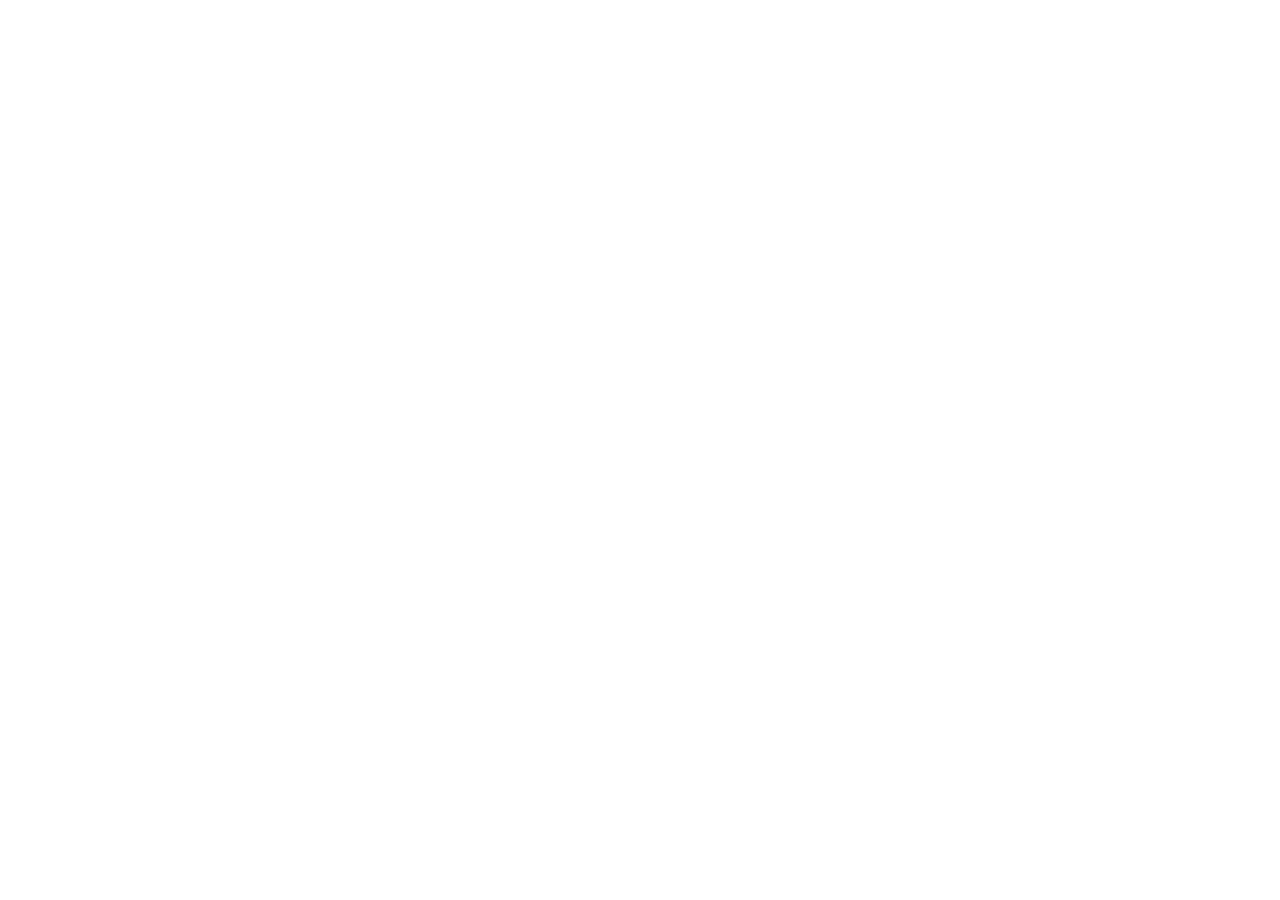
==== Pages/index.html @ d20c6235 "Inicialização do projeto e arquitetura" ====
<!DOCTYPE html>
<html lang="pt-br">
<head>
  <meta charset="UTF-8">
  <meta name="viewport" content="width=device-width, initial-scale=1.0">
  <link rel="shortcut icon" href="/Icons/Logo.svg" type="image/x-icon">
  <title>UNIREIS</title>
</head>
<body>
  
</body>
</html>
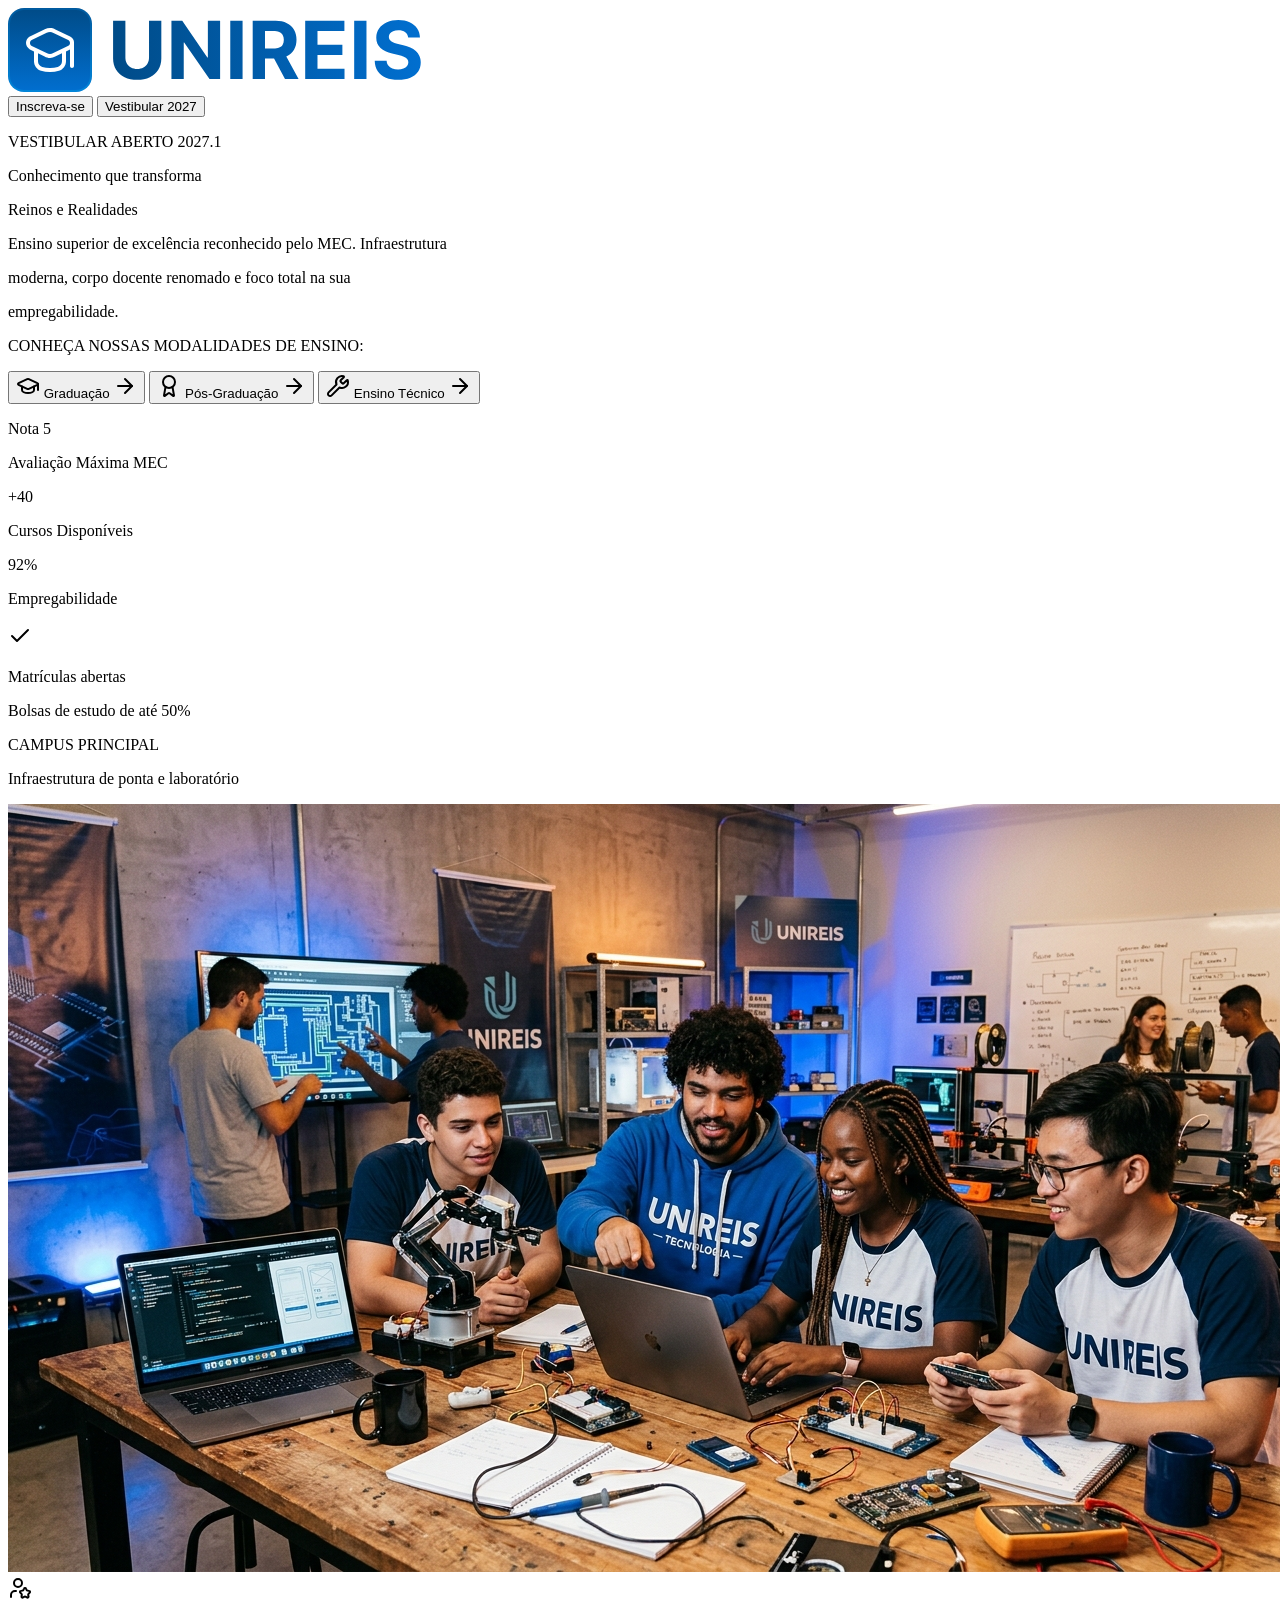
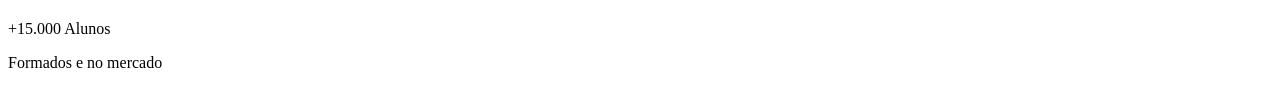
==== commit 6d6da655: "Primeira seção da página inicial" ====
--- a/Pages/index.html
+++ b/Pages/index.html
@@ -3,10 +3,102 @@
 <head>
   <meta charset="UTF-8">
   <meta name="viewport" content="width=device-width, initial-scale=1.0">
-  <link rel="shortcut icon" href="/Icons/Logo.svg" type="image/x-icon">
+  <link rel="shortcut icon" href="/assets/logo.svg" type="image/x-icon">
+  <link rel="stylesheet" href="/styles/style_index.css">
   <title>UNIREIS</title>
 </head>
 <body>
-  
+  <nav>
+    <img src="/assets/logotipo.svg" alt="logotipo">
+    <div class="buttons_curse">
+      <button class="button_subscribe">Inscreva-se</button>
+      <button class="button_vestibular">Vestibular 2027</button>
+    </div>
+  </nav>
+
+  <div class="section_1">
+    <div class="info">
+      <div class="badge_info">
+        <div class="badge_dot"></div>
+        <p>VESTIBULAR ABERTO 2027.1</p>
+      </div>
+      <div class="slogan">
+        <p class="slogan_text">Conhecimento que transforma</p>
+        <p class="slogan_span">Reinos e Realidades</p>
+      </div>
+      <div class="description">
+        <p>Ensino superior de excelência reconhecido pelo MEC. Infraestrutura</p>
+        <p>moderna, corpo docente renomado e foco total na sua</p>
+        <p>empregabilidade.</p>
+      </div>
+      <div class="modalities">
+        <p class="info">CONHEÇA NOSSAS MODALIDADES DE ENSINO:</p>
+        <div class="buttons_modalities">
+          <button class=" button_modalities button_modalities_select">
+            <svg xmlns="http://www.w3.org/2000/svg" width="24" height="24" viewBox="0 0 24 24" fill="none" stroke="currentColor" stroke-width="2" stroke-linecap="round" stroke-linejoin="round" class="lucide lucide-graduation-cap preview-icon"><path d="M21.42 10.922a1 1 0 0 0-.019-1.838L12.83 5.18a2 2 0 0 0-1.66 0L2.6 9.08a1 1 0 0 0 0 1.832l8.57 3.908a2 2 0 0 0 1.66 0z"/><path d="M22 10v6"/><path d="M6 12.5V16a6 3 0 0 0 12 0v-3.5"/></svg>
+            <span>Graduação</span>
+            <svg class="arrow_icon" xmlns="http://www.w3.org/2000/svg" width="24" height="24" viewBox="0 0 24 24" fill="none" stroke="currentColor" stroke-width="2" stroke-linecap="round" stroke-linejoin="round" class="lucide lucide-arrow-right preview-icon"><path d="M5 12h14"/><path d="m12 5 7 7-7 7"/></svg>
+          </button>
+          <button class="button_modalities">
+            <svg xmlns="http://www.w3.org/2000/svg" width="24" height="24" viewBox="0 0 24 24" fill="none" stroke="currentColor" stroke-width="2" stroke-linecap="round" stroke-linejoin="round" class="lucide lucide-award preview-icon"><path d="m15.477 12.89 1.515 8.526a.5.5 0 0 1-.81.47l-3.58-2.687a1 1 0 0 0-1.197 0l-3.586 2.686a.5.5 0 0 1-.81-.469l1.514-8.526"/><circle cx="12" cy="8" r="6"/></svg>
+            <span>Pós-Graduação</span>
+            <svg class="arrow_icon" xmlns="http://www.w3.org/2000/svg" width="24" height="24" viewBox="0 0 24 24" fill="none" stroke="currentColor" stroke-width="2" stroke-linecap="round" stroke-linejoin="round" class="lucide lucide-arrow-right preview-icon"><path d="M5 12h14"/><path d="m12 5 7 7-7 7"/></svg>
+          </button>
+          <button class="button_modalities">
+            <svg xmlns="http://www.w3.org/2000/svg" width="24" height="24" viewBox="0 0 24 24" fill="none" stroke="currentColor" stroke-width="2" stroke-linecap="round" stroke-linejoin="round" class="lucide lucide-wrench preview-icon"><path d="M14.7 6.3a1 1 0 0 0 0 1.4l1.6 1.6a1 1 0 0 0 1.4 0l3.106-3.105c.32-.322.863-.22.983.218a6 6 0 0 1-8.259 7.057l-7.91 7.91a1 1 0 0 1-2.999-3l7.91-7.91a6 6 0 0 1 7.057-8.259c.438.12.54.662.219.984z"/></svg>
+            <span>Ensino Técnico</span>
+            <svg class="arrow_icon" xmlns="http://www.w3.org/2000/svg" width="24" height="24" viewBox="0 0 24 24" fill="none" stroke="currentColor" stroke-width="2" stroke-linecap="round" stroke-linejoin="round" class="lucide lucide-arrow-right preview-icon"><path d="M5 12h14"/><path d="m12 5 7 7-7 7"/></svg>
+          </button>
+        </div>
+        <div class="line"></div>
+        <div class="emphasis_container">
+          <div class="emphasis">
+            <p class="emphasis_title">Nota 5</p>
+            <p class="emphasis_description">Avaliação Máxima MEC</p>
+          </div>
+          <div class="emphasis">
+            <p class="emphasis_title">+40</p>
+            <p class="emphasis_description">Cursos Disponíveis</p>
+          </div>
+          <div class="emphasis">
+            <p class="emphasis_title">92%</p>
+            <p class="emphasis_description">Empregabilidade</p>
+          </div>
+        </div>
+      </div>
+    </div>
+    <div class="ilustrator">
+      <div class="badge badge_top">
+        <div class="badge_icon check">
+          <svg xmlns="http://www.w3.org/2000/svg" width="24" height="24" viewBox="0 0 24 24" fill="none" stroke="currentColor" stroke-width="2" stroke-linecap="round" stroke-linejoin="round" class="lucide lucide-check preview-icon"><path d="M20 6 9 17l-5-5"/></svg>
+        </div>
+        <div class="badge_card">
+          <p class="badge_title">Matrículas abertas</p>
+          <p class="badge_description">Bolsas de estudo de até 50%</p>
+        </div>
+      </div>
+      
+      <div class="emphasis_ilustrator">
+        <div class="ilustrator_info">
+          <p class="emphasis_ilustrator_title">CAMPUS PRINCIPAL</p>
+        </div>
+        <p class="emphasis_ilustrator_description">Infraestrutura de ponta e laboratório</p>
+      </div>
+
+      <div class="imagem_container">
+        <img src="/assets/Ilustração de alunos.jpg" alt="Ilustração de alunos">
+      </div>
+      
+      <div class="badge badge_bottom">
+        <div class="badge_icon user_star">
+          <svg xmlns="http://www.w3.org/2000/svg" width="24" height="24" viewBox="0 0 24 24" fill="none" stroke="currentColor" stroke-width="2" stroke-linecap="round" stroke-linejoin="round" class="lucide lucide-user-star preview-icon"><path d="M16.051 12.616a1 1 0 0 1 1.909.024l.737 1.452a1 1 0 0 0 .737.535l1.634.256a1 1 0 0 1 .588 1.806l-1.172 1.168a1 1 0 0 0-.282.866l.259 1.613a1 1 0 0 1-1.541 1.134l-1.465-.75a1 1 0 0 0-.912 0l-1.465.75a1 1 0 0 1-1.539-1.133l.258-1.613a1 1 0 0 0-.282-.866l-1.156-1.153a1 1 0 0 1 .572-1.822l1.633-.256a1 1 0 0 0 .737-.535z"/><path d="M8 15H7a4 4 0 0 0-4 4v2"/><circle cx="10" cy="7" r="4"/></svg>
+        </div>
+        <div class="badge_card">
+          <p class="badge_title">+15.000 Alunos</p>
+          <p class="badge_description">Formados e no mercado</p>
+        </div>
+      </div>
+    </div>
+  </div>
 </body>
 </html>
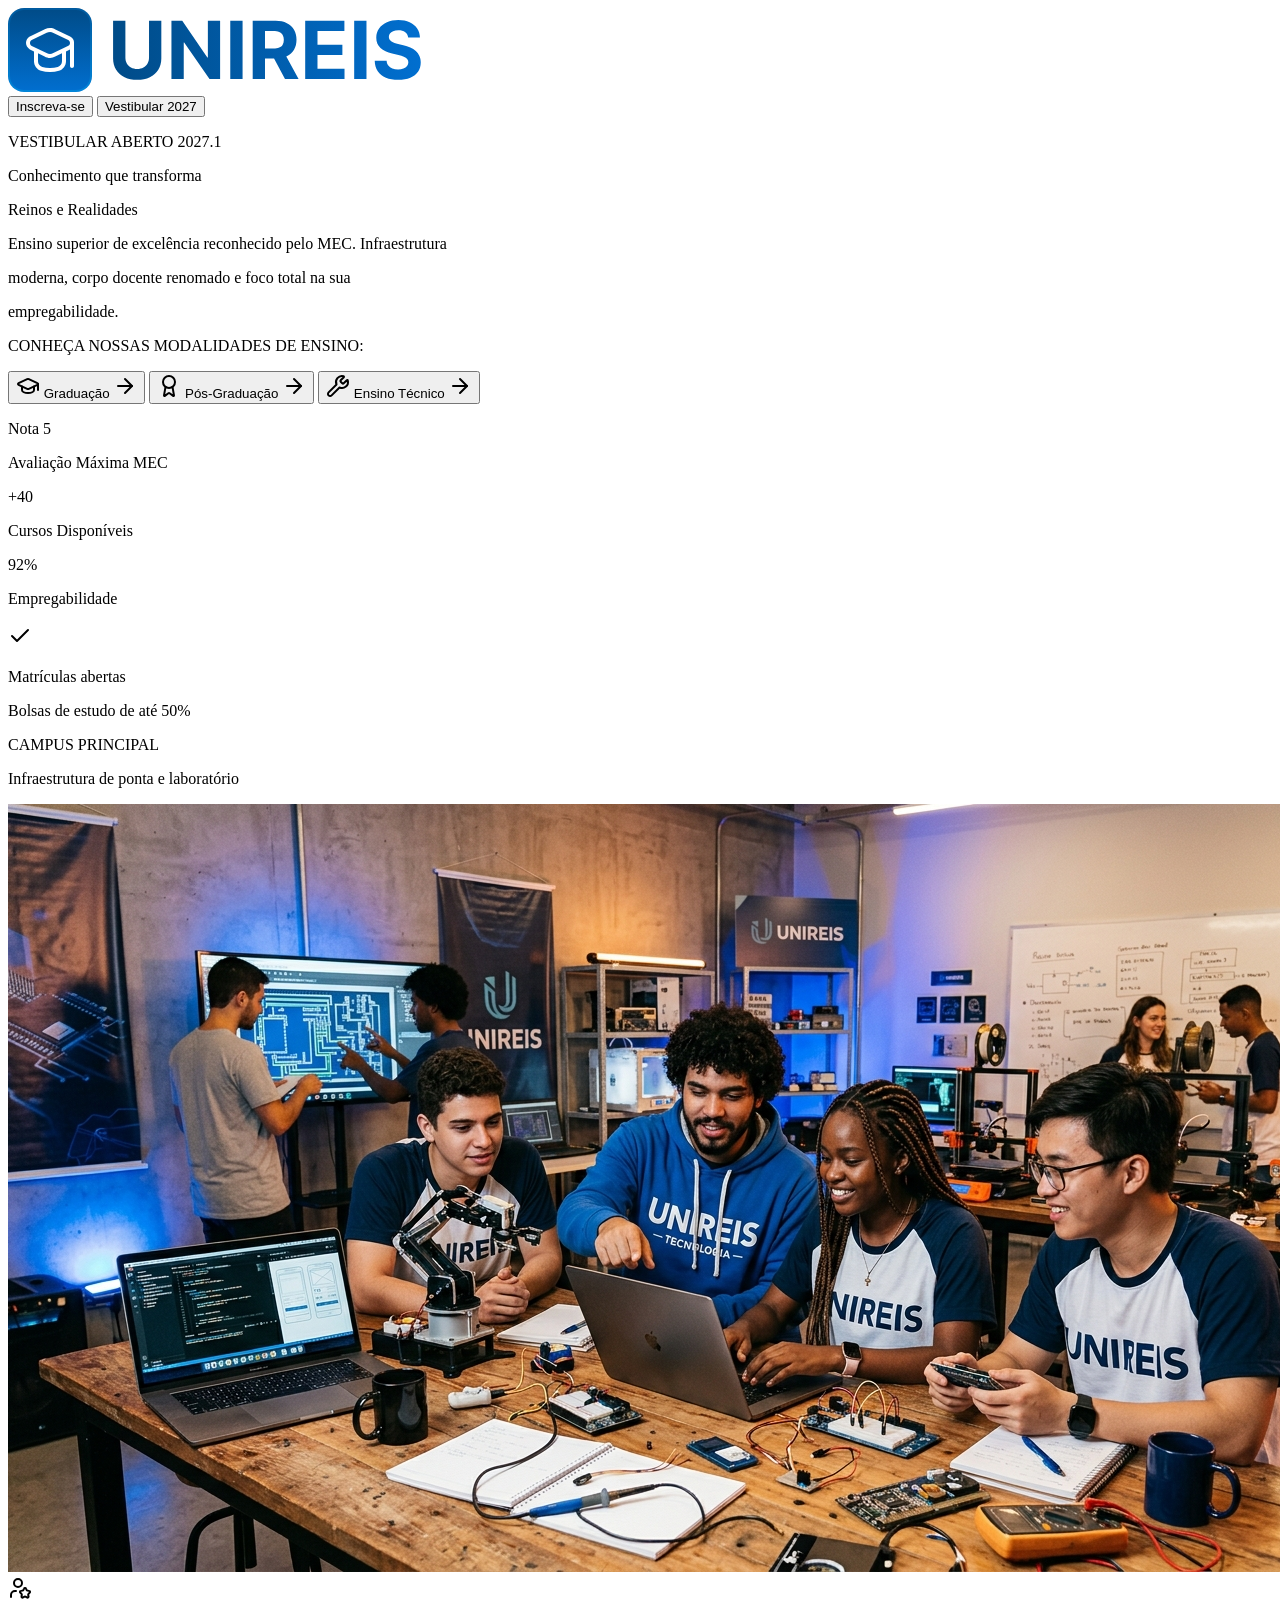
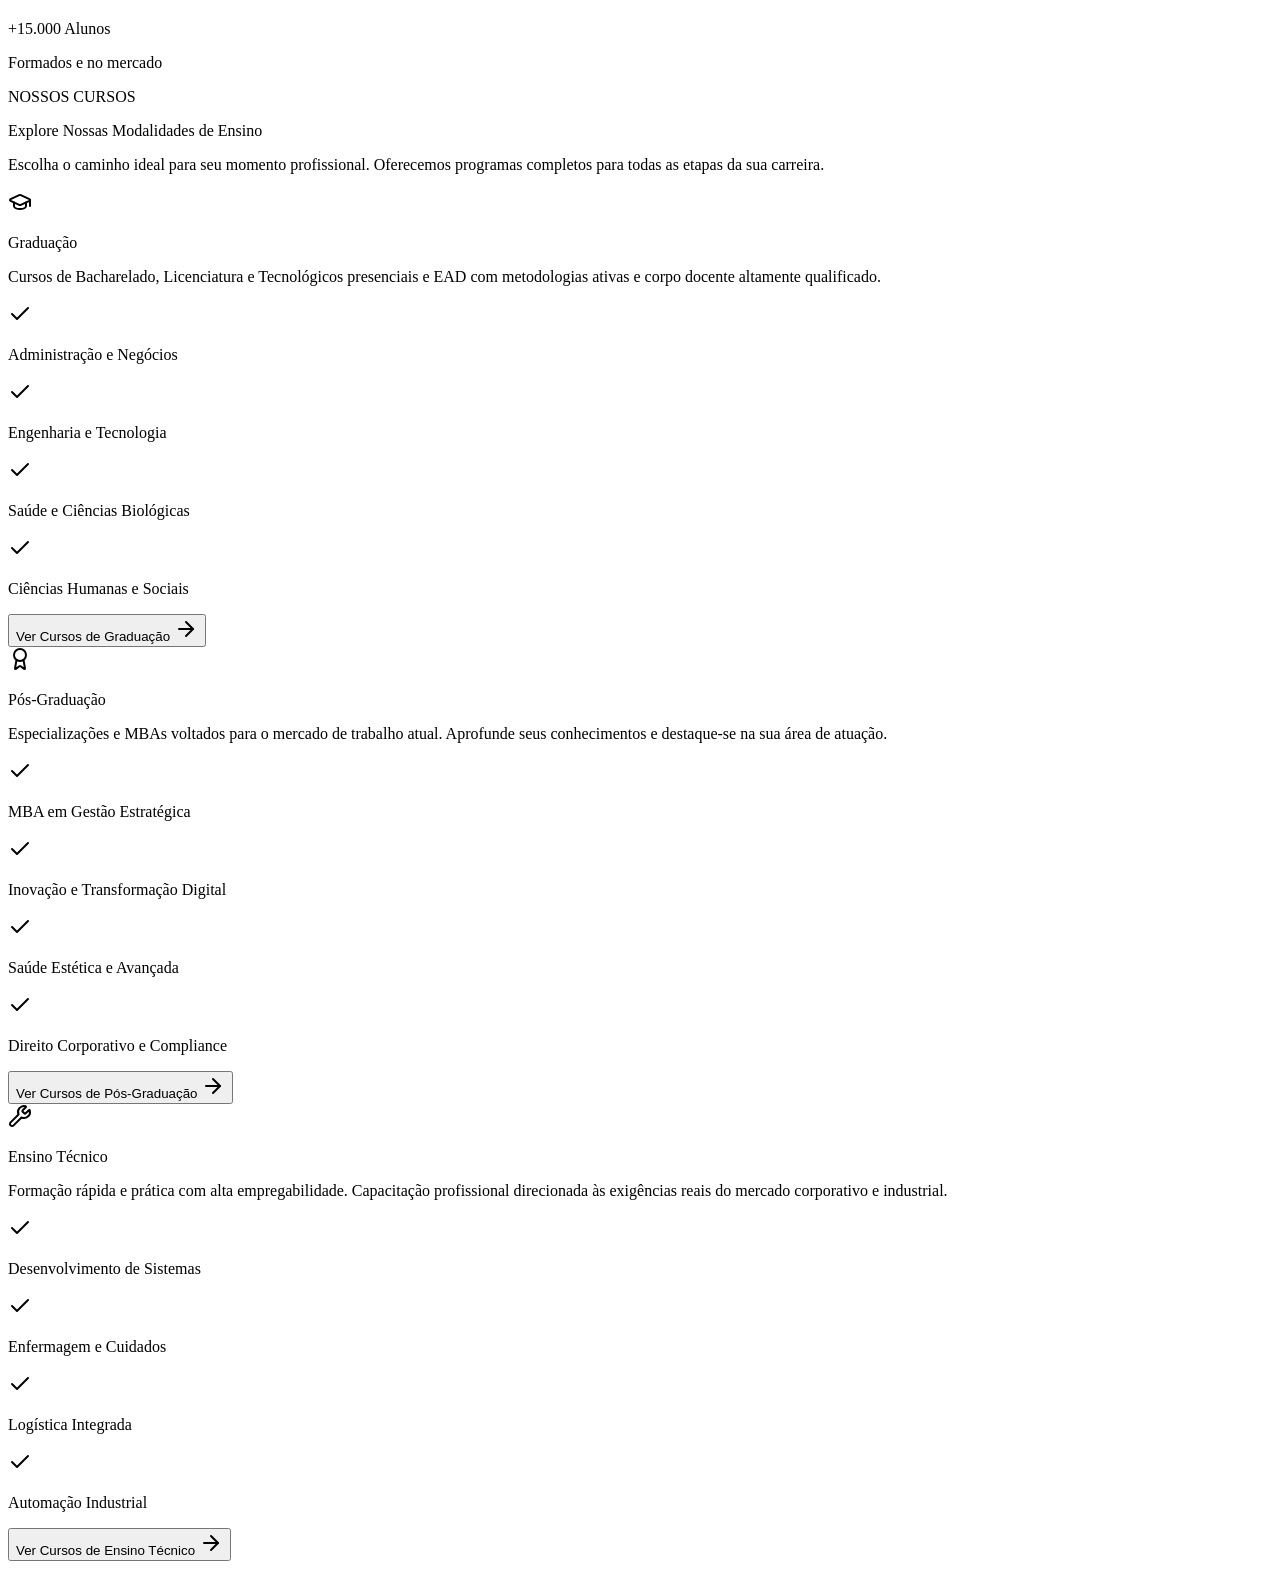
==== commit 8c16e14e: "Finalização da seção 2" ====
--- a/Pages/index.html
+++ b/Pages/index.html
@@ -4,7 +4,8 @@
   <meta charset="UTF-8">
   <meta name="viewport" content="width=device-width, initial-scale=1.0">
   <link rel="shortcut icon" href="/assets/logo.svg" type="image/x-icon">
-  <link rel="stylesheet" href="/styles/style_index.css">
+  <link rel="stylesheet" href="/styles/style_sec1_index.css">
+  <link rel="stylesheet" href="/styles/style_sec2_index.css">
   <title>UNIREIS</title>
 </head>
 <body>
@@ -100,5 +101,115 @@
       </div>
     </div>
   </div>
+
+  <div class="section_2">
+    <div class="info">
+      <div class="badge_info">
+        <p>NOSSOS CURSOS</p>
+      </div>
+      <p class="title">Explore Nossas Modalidades de Ensino</p>
+      <p class="description">
+        Escolha o caminho ideal para seu momento profissional. Oferecemos programas
+        completos para todas as etapas da sua carreira.
+      </p>
+    </div>
+    <div class="cards">
+      <div class="card">
+        <div class="icon">
+          <svg xmlns="http://www.w3.org/2000/svg" width="24" height="24" viewBox="0 0 24 24" fill="none" stroke="currentColor" stroke-width="2" stroke-linecap="round" stroke-linejoin="round" class="lucide lucide-graduation-cap preview-icon"><path d="M21.42 10.922a1 1 0 0 0-.019-1.838L12.83 5.18a2 2 0 0 0-1.66 0L2.6 9.08a1 1 0 0 0 0 1.832l8.57 3.908a2 2 0 0 0 1.66 0z"/><path d="M22 10v6"/><path d="M6 12.5V16a6 3 0 0 0 12 0v-3.5"/></svg>
+        </div>
+        <p class="modality_title">Graduação</p>
+        <p class="modality_desc">Cursos de Bacharelado, Licenciatura e Tecnológicos presenciais e EAD com metodologias ativas e corpo docente altamente qualificado.</p>
+
+        <div class="types_info">
+          <div class="type_container">
+            <svg xmlns="http://www.w3.org/2000/svg" width="24" height="24" viewBox="0 0 24 24" fill="none" stroke="currentColor" stroke-width="2" stroke-linecap="round" stroke-linejoin="round" class="lucide lucide-check preview-icon"><path d="M20 6 9 17l-5-5"/></svg>
+            <p class="type">Administração e Negócios</p>
+          </div>
+          <div class="type_container">
+            <svg xmlns="http://www.w3.org/2000/svg" width="24" height="24" viewBox="0 0 24 24" fill="none" stroke="currentColor" stroke-width="2" stroke-linecap="round" stroke-linejoin="round" class="lucide lucide-check preview-icon"><path d="M20 6 9 17l-5-5"/></svg>
+            <p class="type">Engenharia e Tecnologia</p>
+          </div>
+          <div class="type_container">
+            <svg xmlns="http://www.w3.org/2000/svg" width="24" height="24" viewBox="0 0 24 24" fill="none" stroke="currentColor" stroke-width="2" stroke-linecap="round" stroke-linejoin="round" class="lucide lucide-check preview-icon"><path d="M20 6 9 17l-5-5"/></svg>
+            <p class="type">Saúde e Ciências Biológicas</p>
+          </div>
+          <div class="type_container">
+            <svg xmlns="http://www.w3.org/2000/svg" width="24" height="24" viewBox="0 0 24 24" fill="none" stroke="currentColor" stroke-width="2" stroke-linecap="round" stroke-linejoin="round" class="lucide lucide-check preview-icon"><path d="M20 6 9 17l-5-5"/></svg>
+            <p class="type">Ciências Humanas e Sociais</p>
+          </div>
+        </div>
+
+        <button class="more">
+          <span>Ver Cursos de Graduação</span>
+          <svg xmlns="http://www.w3.org/2000/svg" width="24" height="24" viewBox="0 0 24 24" fill="none" stroke="currentColor" stroke-width="2" stroke-linecap="round" stroke-linejoin="round" class="lucide lucide-arrow-right preview-icon"><path d="M5 12h14"/><path d="m12 5 7 7-7 7"/></svg>
+        </button>
+      </div>
+
+      <div class="card">
+        <div class="icon">
+          <svg xmlns="http://www.w3.org/2000/svg" width="24" height="24" viewBox="0 0 24 24" fill="none" stroke="currentColor" stroke-width="2" stroke-linecap="round" stroke-linejoin="round" class="lucide lucide-award preview-icon"><path d="m15.477 12.89 1.515 8.526a.5.5 0 0 1-.81.47l-3.58-2.687a1 1 0 0 0-1.197 0l-3.586 2.686a.5.5 0 0 1-.81-.469l1.514-8.526"/><circle cx="12" cy="8" r="6"/></svg>
+        </div>
+        <p class="modality_title">Pós-Graduação</p>
+        <p class="modality_desc">Especializações e MBAs voltados para o mercado de trabalho atual. Aprofunde seus conhecimentos e destaque-se na sua área de atuação.</p>
+
+        <div class="types_info">
+          <div class="type_container">
+            <svg xmlns="http://www.w3.org/2000/svg" width="24" height="24" viewBox="0 0 24 24" fill="none" stroke="currentColor" stroke-width="2" stroke-linecap="round" stroke-linejoin="round" class="lucide lucide-check preview-icon"><path d="M20 6 9 17l-5-5"/></svg>
+            <p class="type">MBA em Gestão Estratégica</p>
+          </div>
+          <div class="type_container">
+            <svg xmlns="http://www.w3.org/2000/svg" width="24" height="24" viewBox="0 0 24 24" fill="none" stroke="currentColor" stroke-width="2" stroke-linecap="round" stroke-linejoin="round" class="lucide lucide-check preview-icon"><path d="M20 6 9 17l-5-5"/></svg>
+            <p class="type">Inovação e Transformação Digital</p>
+          </div>
+          <div class="type_container">
+            <svg xmlns="http://www.w3.org/2000/svg" width="24" height="24" viewBox="0 0 24 24" fill="none" stroke="currentColor" stroke-width="2" stroke-linecap="round" stroke-linejoin="round" class="lucide lucide-check preview-icon"><path d="M20 6 9 17l-5-5"/></svg>
+            <p class="type">Saúde Estética e Avançada</p>
+          </div>
+          <div class="type_container">
+            <svg xmlns="http://www.w3.org/2000/svg" width="24" height="24" viewBox="0 0 24 24" fill="none" stroke="currentColor" stroke-width="2" stroke-linecap="round" stroke-linejoin="round" class="lucide lucide-check preview-icon"><path d="M20 6 9 17l-5-5"/></svg>
+            <p class="type">Direito Corporativo e Compliance</p>
+          </div>
+        </div>
+
+        <button class="more">
+          <span>Ver Cursos de Pós-Graduação</span>
+          <svg xmlns="http://www.w3.org/2000/svg" width="24" height="24" viewBox="0 0 24 24" fill="none" stroke="currentColor" stroke-width="2" stroke-linecap="round" stroke-linejoin="round" class="lucide lucide-arrow-right preview-icon"><path d="M5 12h14"/><path d="m12 5 7 7-7 7"/></svg>
+        </button>
+      </div>
+
+      <div class="card">
+        <div class="icon">
+          <svg xmlns="http://www.w3.org/2000/svg" width="24" height="24" viewBox="0 0 24 24" fill="none" stroke="currentColor" stroke-width="2" stroke-linecap="round" stroke-linejoin="round" class="lucide lucide-wrench preview-icon"><path d="M14.7 6.3a1 1 0 0 0 0 1.4l1.6 1.6a1 1 0 0 0 1.4 0l3.106-3.105c.32-.322.863-.22.983.218a6 6 0 0 1-8.259 7.057l-7.91 7.91a1 1 0 0 1-2.999-3l7.91-7.91a6 6 0 0 1 7.057-8.259c.438.12.54.662.219.984z"/></svg>
+        </div>
+        <p class="modality_title">Ensino Técnico</p>
+        <p class="modality_desc">Formação rápida e prática com alta empregabilidade. Capacitação profissional direcionada às exigências reais do mercado corporativo e industrial.</p>
+
+        <div class="types_info">
+          <div class="type_container">
+            <svg xmlns="http://www.w3.org/2000/svg" width="24" height="24" viewBox="0 0 24 24" fill="none" stroke="currentColor" stroke-width="2" stroke-linecap="round" stroke-linejoin="round" class="lucide lucide-check preview-icon"><path d="M20 6 9 17l-5-5"/></svg>
+            <p class="type">Desenvolvimento de Sistemas</p>
+          </div>
+          <div class="type_container">
+            <svg xmlns="http://www.w3.org/2000/svg" width="24" height="24" viewBox="0 0 24 24" fill="none" stroke="currentColor" stroke-width="2" stroke-linecap="round" stroke-linejoin="round" class="lucide lucide-check preview-icon"><path d="M20 6 9 17l-5-5"/></svg>
+            <p class="type">Enfermagem e Cuidados</p>
+          </div>
+          <div class="type_container">
+            <svg xmlns="http://www.w3.org/2000/svg" width="24" height="24" viewBox="0 0 24 24" fill="none" stroke="currentColor" stroke-width="2" stroke-linecap="round" stroke-linejoin="round" class="lucide lucide-check preview-icon"><path d="M20 6 9 17l-5-5"/></svg>
+            <p class="type">Logística Integrada</p>
+          </div>
+          <div class="type_container">
+            <svg xmlns="http://www.w3.org/2000/svg" width="24" height="24" viewBox="0 0 24 24" fill="none" stroke="currentColor" stroke-width="2" stroke-linecap="round" stroke-linejoin="round" class="lucide lucide-check preview-icon"><path d="M20 6 9 17l-5-5"/></svg>
+            <p class="type">Automação Industrial</p>
+          </div>
+        </div>
+
+        <button class="more">
+          <span>Ver Cursos de Ensino Técnico</span>
+          <svg xmlns="http://www.w3.org/2000/svg" width="24" height="24" viewBox="0 0 24 24" fill="none" stroke="currentColor" stroke-width="2" stroke-linecap="round" stroke-linejoin="round" class="lucide lucide-arrow-right preview-icon"><path d="M5 12h14"/><path d="m12 5 7 7-7 7"/></svg>
+        </button>
+      </div>
+    </div>
+  </div>
 </body>
 </html>
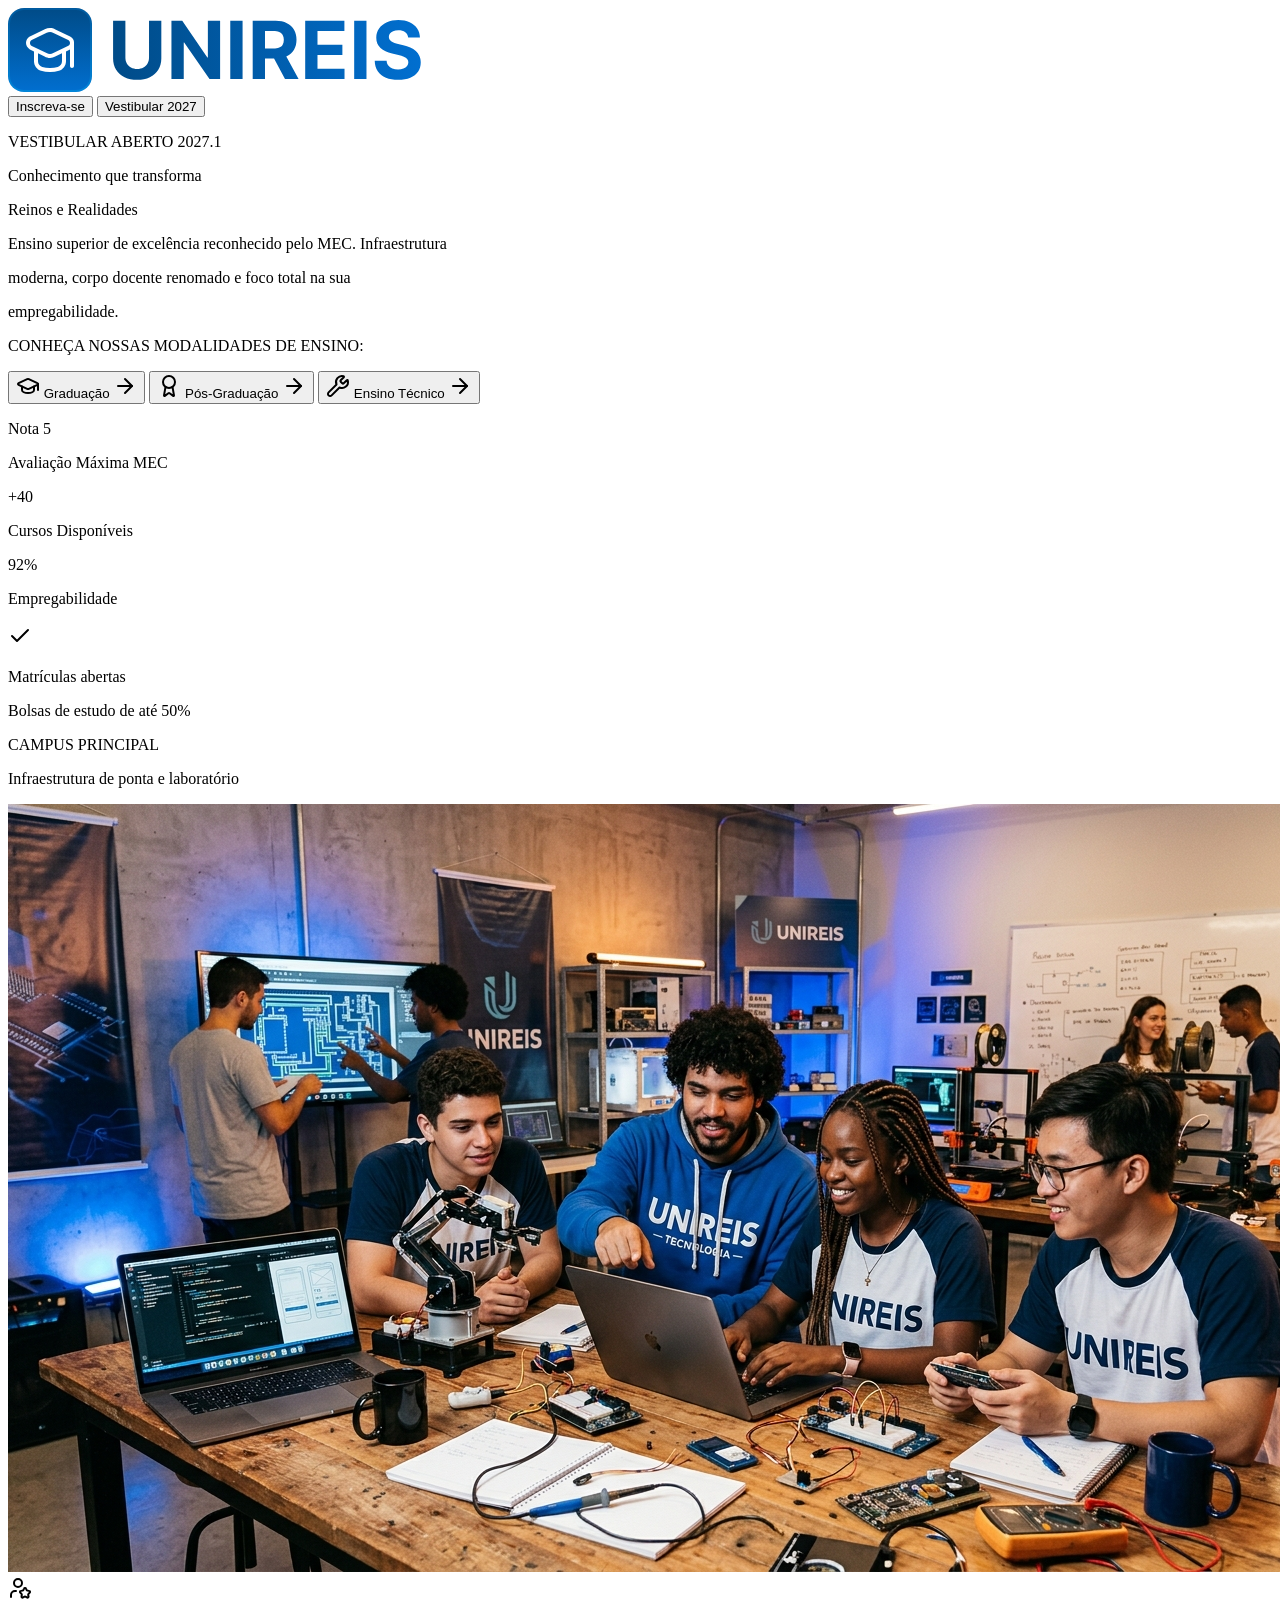
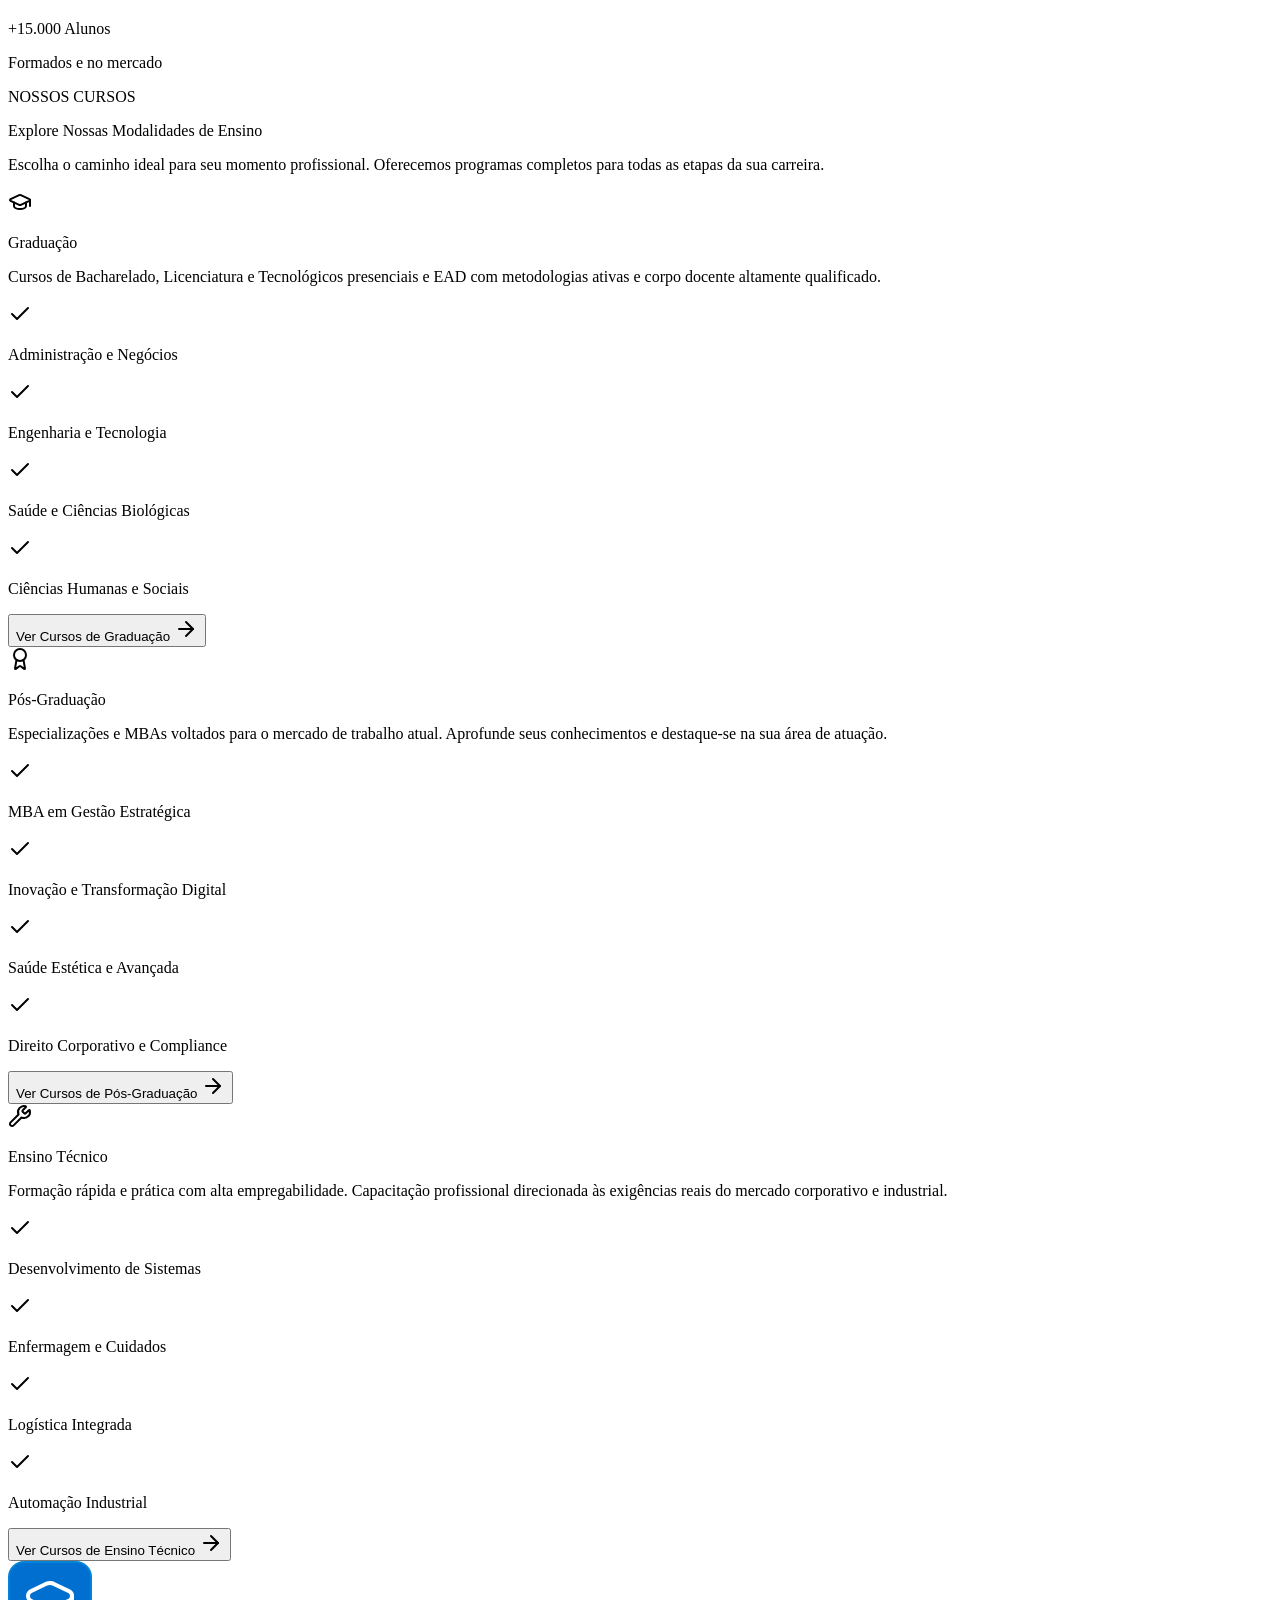
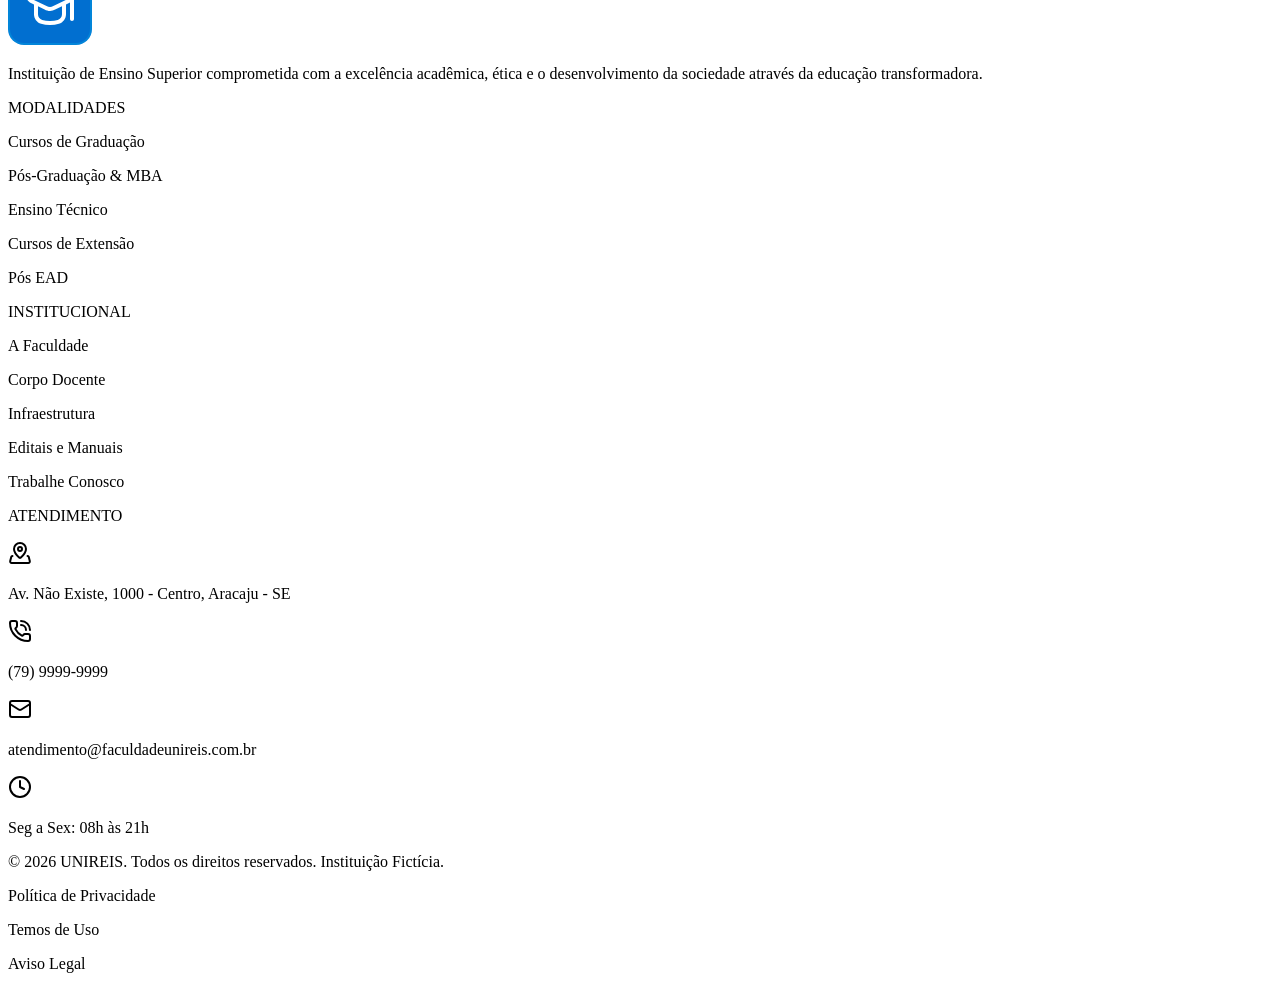
==== commit 1831166f: "Finalização do footer e reutilização nas demais páginas" ====
--- a/Pages/index.html
+++ b/Pages/index.html
@@ -6,6 +6,7 @@
   <link rel="shortcut icon" href="/assets/logo.svg" type="image/x-icon">
   <link rel="stylesheet" href="/styles/style_sec1_index.css">
   <link rel="stylesheet" href="/styles/style_sec2_index.css">
+  <link rel="stylesheet" href="/styles/style_footer.css">
   <title>UNIREIS</title>
 </head>
 <body>
@@ -211,5 +212,60 @@
       </div>
     </div>
   </div>
+
+  <footer>
+    <div class="highlights">
+      <div class="biography_container">
+        <img src="/assets/logotipo_2.svg" alt="logotipo_2">
+        <p class="biography">Instituição de Ensino Superior comprometida com a excelência acadêmica, ética e o desenvolvimento da sociedade através da educação transformadora.</p>
+      </div>
+      <div class="options_container">
+        <div class="options">
+          <p class="option_title">MODALIDADES</p>
+          <p class="option_info">Cursos de Graduação</p>
+          <p class="option_info">Pós-Graduação & MBA</p>
+          <p class="option_info">Ensino Técnico</p>
+          <p class="option_info">Cursos de Extensão</p>
+          <p class="option_info">Pós EAD</p>
+        </div>
+        <div class="options">
+          <p class="option_title">INSTITUCIONAL</p>
+          <p class="option_info">A Faculdade</p>
+          <p class="option_info">Corpo Docente</p>
+          <p class="option_info">Infraestrutura</p>
+          <p class="option_info">Editais e Manuais</p>
+          <p class="option_info">Trabalhe Conosco</p>
+        </div>
+        <div class="options">
+          <p class="option_title">ATENDIMENTO</p>
+          <div class="contact">
+            <svg xmlns="http://www.w3.org/2000/svg" width="24" height="24" viewBox="0 0 24 24" fill="none" stroke="currentColor" stroke-width="2" stroke-linecap="round" stroke-linejoin="round" class="lucide lucide-map-pinned preview-icon"><path d="M18 8c0 3.613-3.869 7.429-5.393 8.795a1 1 0 01-1.214 0C9.87 15.429 6 11.613 6 8a6 6 0 0112 0"/><path d="M4.474 15h-.197a1 1 0 00-.969.753l-1.097 4.35a1.5 1.5 0 001.444 1.898L20.344 22a1.5 1.5 0 001.446-1.897l-1.098-4.35a1 1 0 00-.969-.753h-.197"/><circle cx="12" cy="8" r="2"/></svg>
+            <p>Av. Não Existe, 1000 - Centro, Aracaju - SE</p>
+          </div>
+          <div class="contact">
+            <svg xmlns="http://www.w3.org/2000/svg" width="24" height="24" viewBox="0 0 24 24" fill="none" stroke="currentColor" stroke-width="2" stroke-linecap="round" stroke-linejoin="round" class="lucide lucide-phone-call preview-icon"><path d="M13 2a9 9 0 0 1 9 9"/><path d="M13 6a5 5 0 0 1 5 5"/><path d="M13.832 16.568a1 1 0 0 0 1.213-.303l.355-.465A2 2 0 0 1 17 15h3a2 2 0 0 1 2 2v3a2 2 0 0 1-2 2A18 18 0 0 1 2 4a2 2 0 0 1 2-2h3a2 2 0 0 1 2 2v3a2 2 0 0 1-.8 1.6l-.468.351a1 1 0 0 0-.292 1.233 14 14 0 0 0 6.392 6.384"/></svg>
+            <p>(79) 9999-9999</p>
+          </div>
+          <div class="contact">
+            <svg xmlns="http://www.w3.org/2000/svg" width="24" height="24" viewBox="0 0 24 24" fill="none" stroke="currentColor" stroke-width="2" stroke-linecap="round" stroke-linejoin="round" class="lucide lucide-mail preview-icon"><path d="m22 7-8.991 5.727a2 2 0 0 1-2.009 0L2 7"/><rect x="2" y="4" width="20" height="16" rx="2"/></svg>
+            <p>atendimento@faculdadeunireis.com.br</p>
+          </div>
+          <div class="contact">
+            <svg xmlns="http://www.w3.org/2000/svg" width="24" height="24" viewBox="0 0 24 24" fill="none" stroke="currentColor" stroke-width="2" stroke-linecap="round" stroke-linejoin="round" class="lucide lucide-clock preview-icon"><circle cx="12" cy="12" r="10"/><path d="M12 6v6l4 2"/></svg>
+            <p>Seg a Sex: 08h às 21h</p>
+          </div>
+        </div>
+      </div>
+    </div>
+
+    <div class="copyright">
+      <p>© 2026 UNIREIS. Todos os direitos reservados. Instituição Fictícia.</p>
+      <div class="terms">
+        <p>Política de Privacidade</p>
+        <p>Temos de Uso</p>
+        <p>Aviso Legal</p>
+      </div>
+    </div>
+  </footer>
 </body>
 </html>
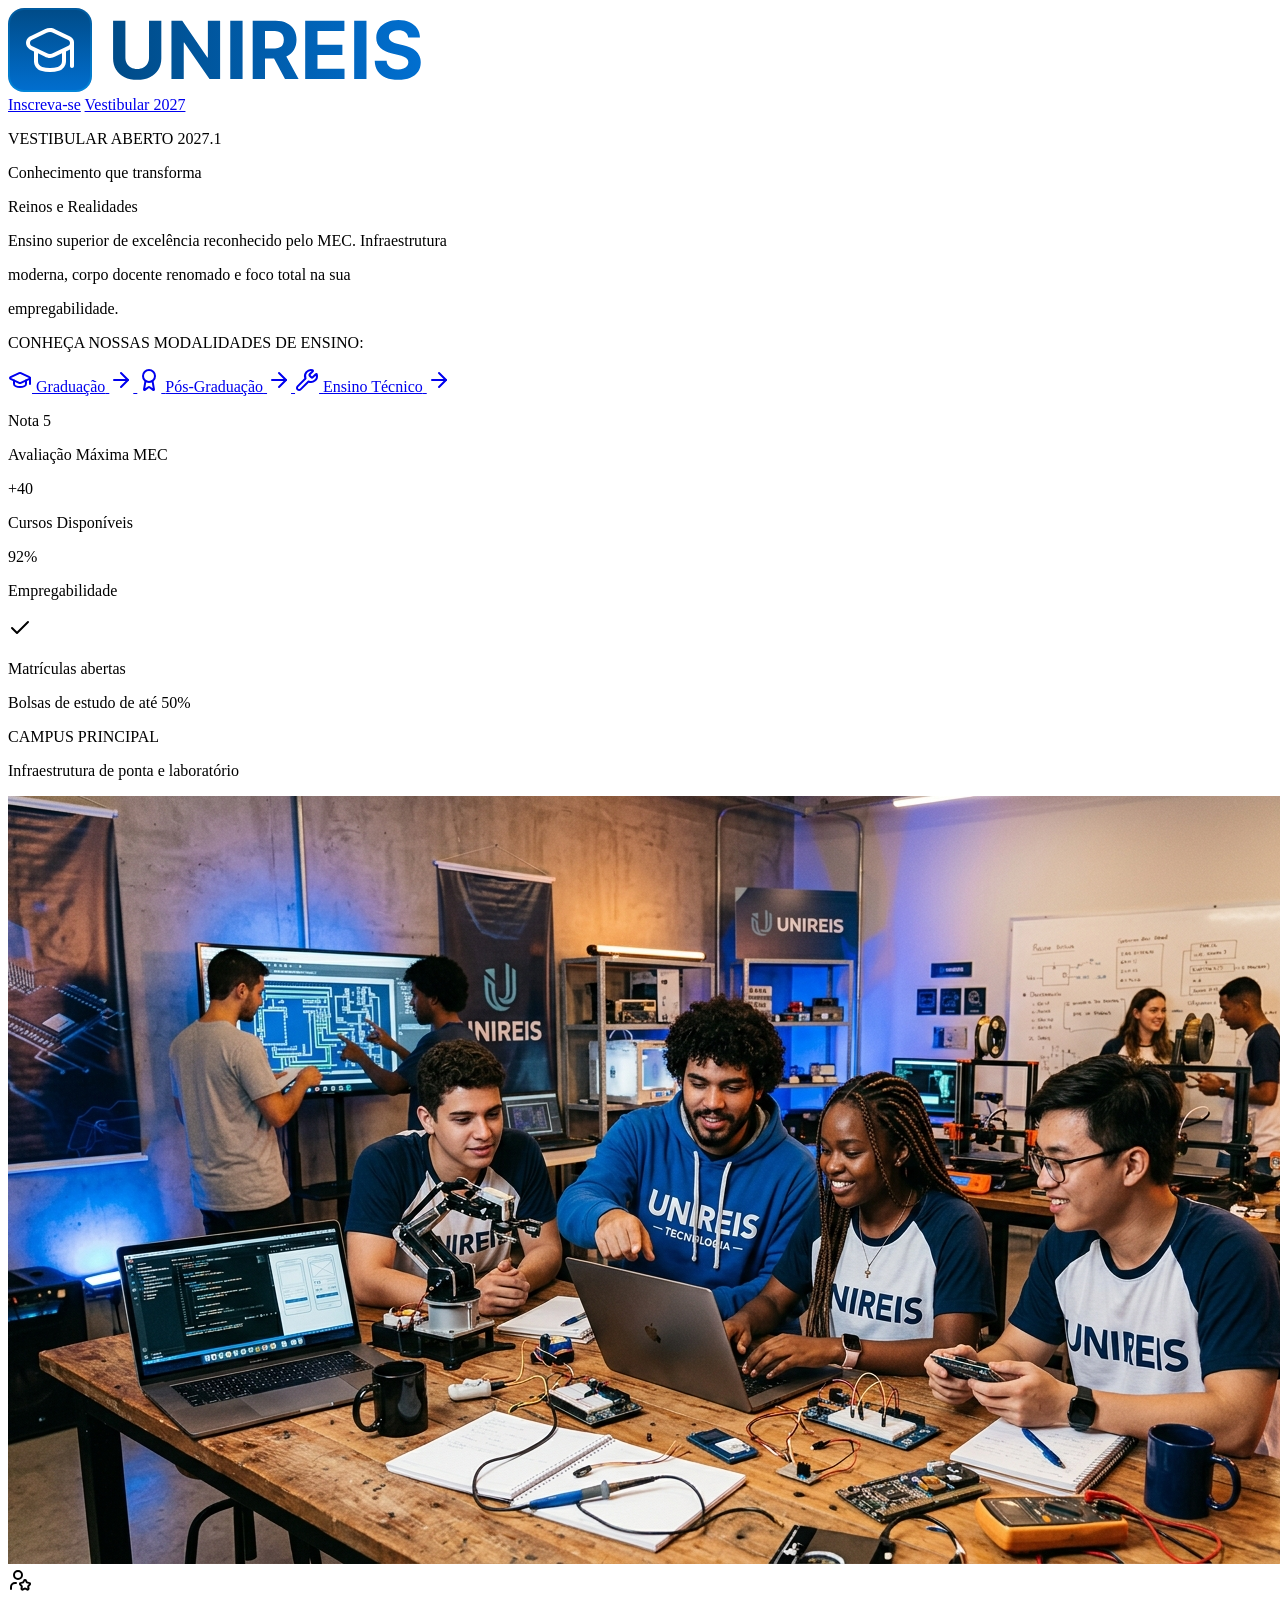
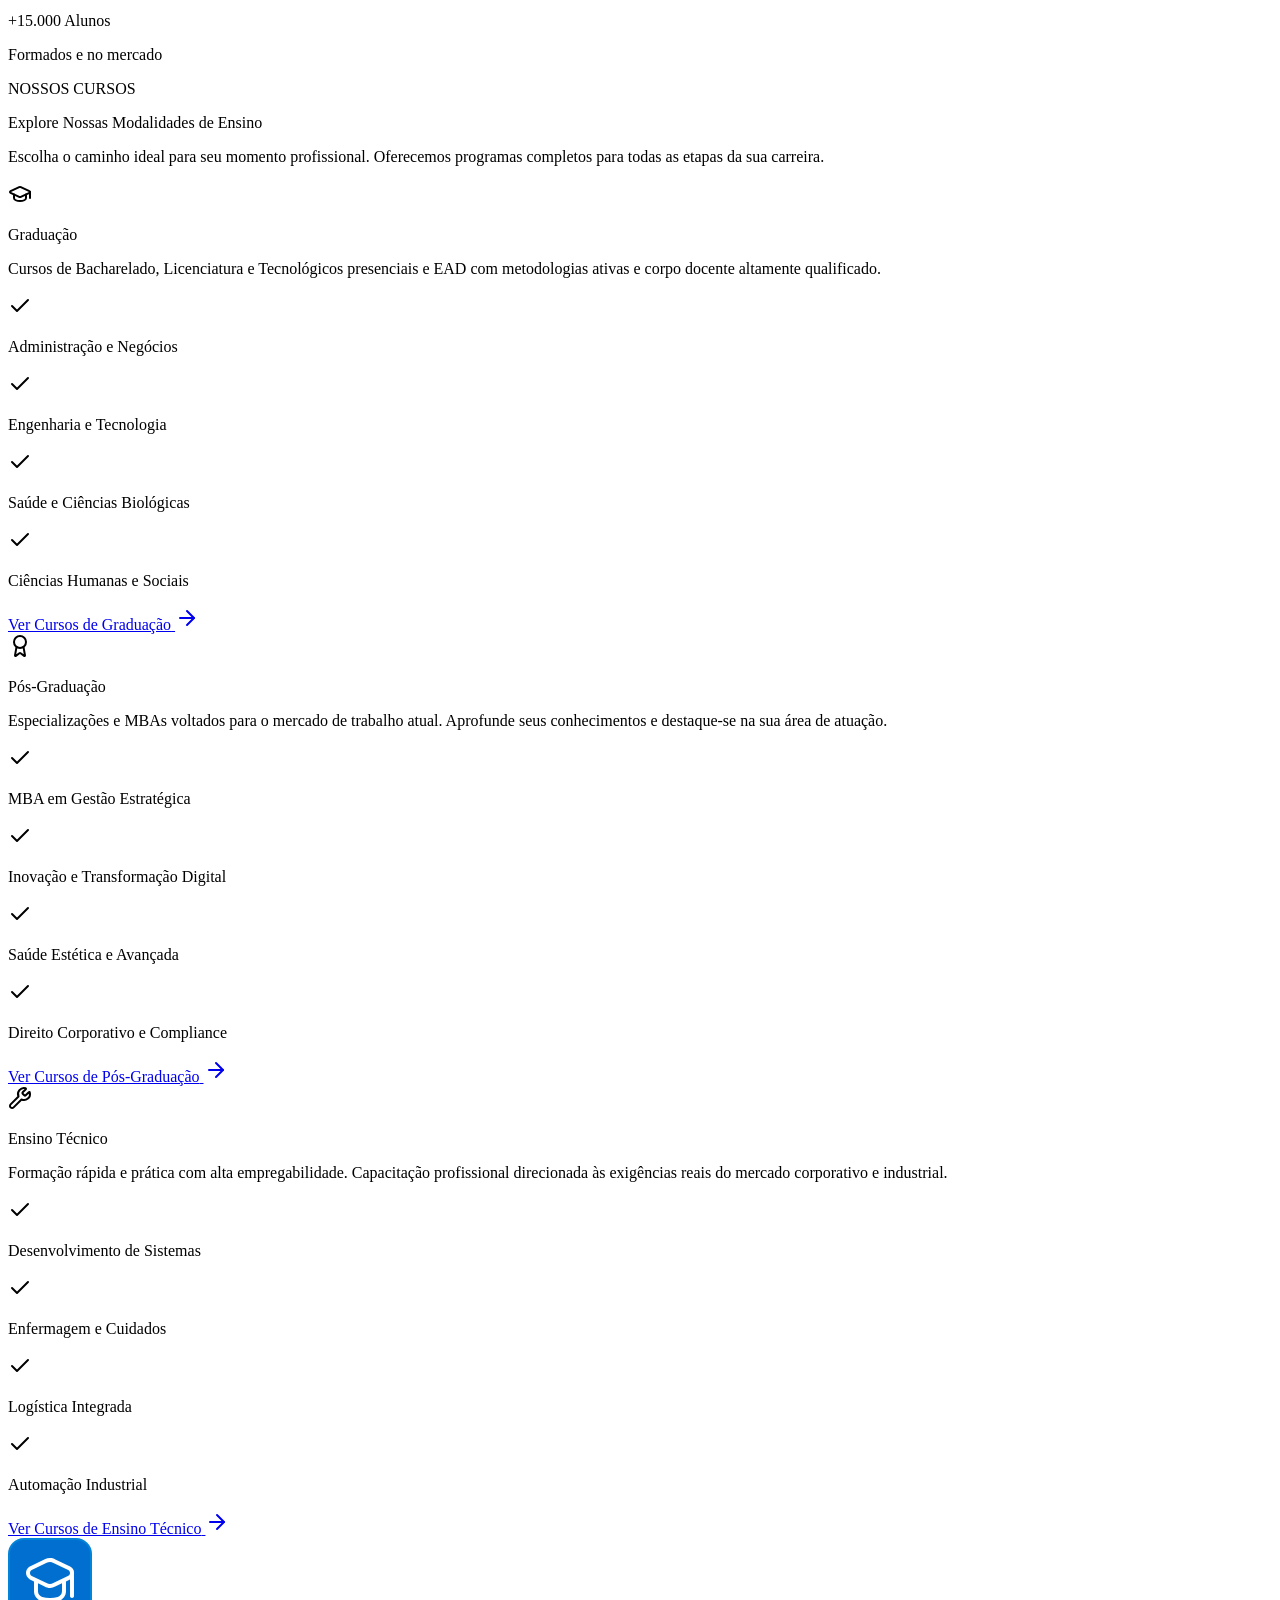
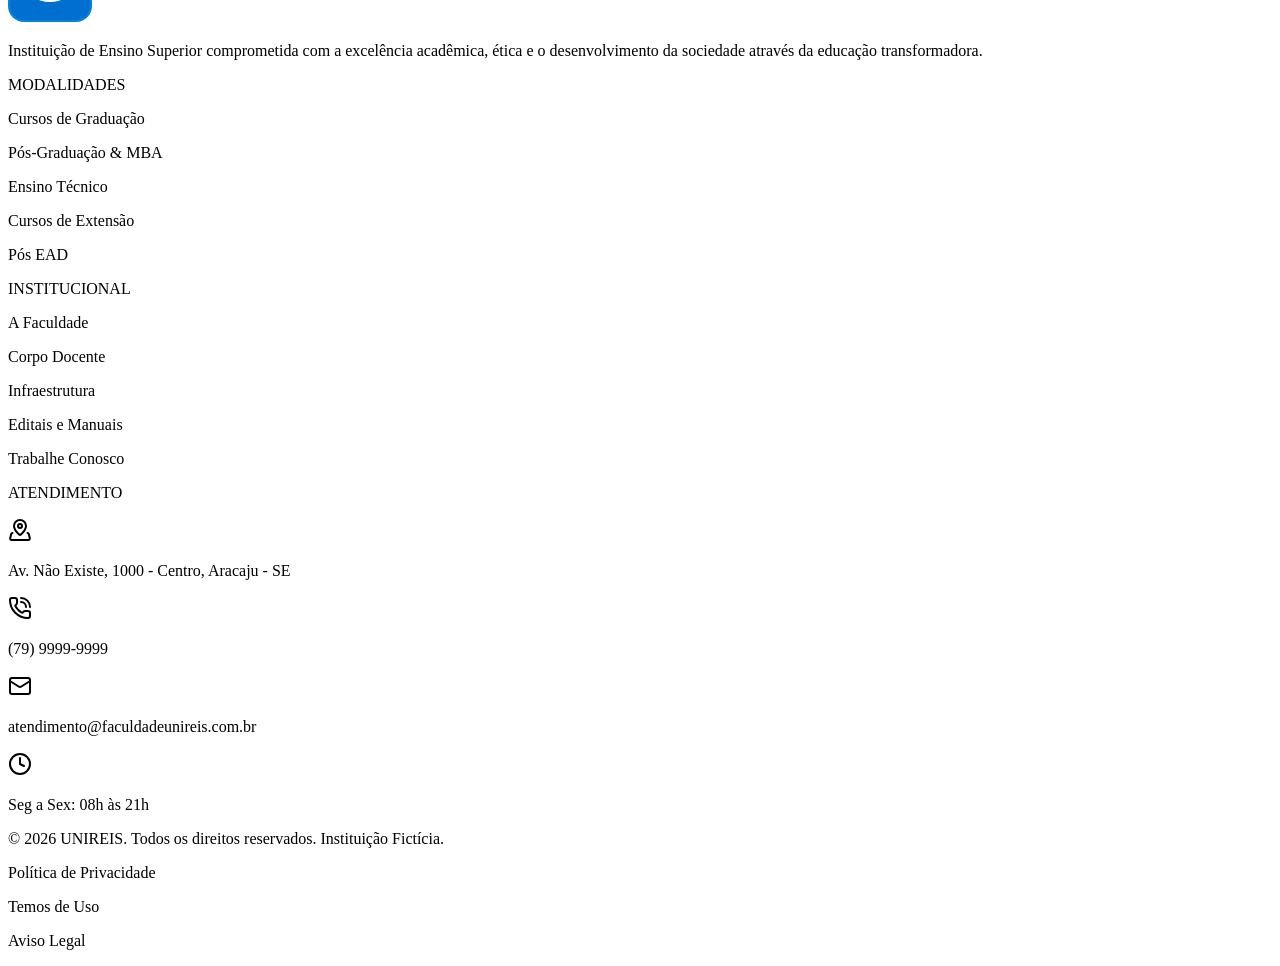
==== commit 0ca8bd41: "Altera os botões para link e joga para a próxima página" ====
--- a/Pages/index.html
+++ b/Pages/index.html
@@ -13,8 +13,8 @@
   <nav>
     <img src="/assets/logotipo.svg" alt="logotipo">
     <div class="buttons_curse">
-      <button class="button_subscribe">Inscreva-se</button>
-      <button class="button_vestibular">Vestibular 2027</button>
+      <a class="button_subscribe" href="/pages/curso.html">Inscreva-se</a>
+      <a class="button_vestibular" href="/pages/curso.html">Vestibular 2027</a>
     </div>
   </nav>
 
@@ -36,21 +36,21 @@
       <div class="modalities">
         <p class="info">CONHEÇA NOSSAS MODALIDADES DE ENSINO:</p>
         <div class="buttons_modalities">
-          <button class=" button_modalities button_modalities_select">
+          <a class=" button_modalities button_modalities_select" href="/pages/curso.html">
             <svg xmlns="http://www.w3.org/2000/svg" width="24" height="24" viewBox="0 0 24 24" fill="none" stroke="currentColor" stroke-width="2" stroke-linecap="round" stroke-linejoin="round" class="lucide lucide-graduation-cap preview-icon"><path d="M21.42 10.922a1 1 0 0 0-.019-1.838L12.83 5.18a2 2 0 0 0-1.66 0L2.6 9.08a1 1 0 0 0 0 1.832l8.57 3.908a2 2 0 0 0 1.66 0z"/><path d="M22 10v6"/><path d="M6 12.5V16a6 3 0 0 0 12 0v-3.5"/></svg>
             <span>Graduação</span>
             <svg class="arrow_icon" xmlns="http://www.w3.org/2000/svg" width="24" height="24" viewBox="0 0 24 24" fill="none" stroke="currentColor" stroke-width="2" stroke-linecap="round" stroke-linejoin="round" class="lucide lucide-arrow-right preview-icon"><path d="M5 12h14"/><path d="m12 5 7 7-7 7"/></svg>
-          </button>
-          <button class="button_modalities">
+          </a>
+          <a class="button_modalities" href="/pages/curso.html">
             <svg xmlns="http://www.w3.org/2000/svg" width="24" height="24" viewBox="0 0 24 24" fill="none" stroke="currentColor" stroke-width="2" stroke-linecap="round" stroke-linejoin="round" class="lucide lucide-award preview-icon"><path d="m15.477 12.89 1.515 8.526a.5.5 0 0 1-.81.47l-3.58-2.687a1 1 0 0 0-1.197 0l-3.586 2.686a.5.5 0 0 1-.81-.469l1.514-8.526"/><circle cx="12" cy="8" r="6"/></svg>
             <span>Pós-Graduação</span>
             <svg class="arrow_icon" xmlns="http://www.w3.org/2000/svg" width="24" height="24" viewBox="0 0 24 24" fill="none" stroke="currentColor" stroke-width="2" stroke-linecap="round" stroke-linejoin="round" class="lucide lucide-arrow-right preview-icon"><path d="M5 12h14"/><path d="m12 5 7 7-7 7"/></svg>
-          </button>
-          <button class="button_modalities">
+          </buatton>
+          <a class="button_modalities" href="/pages/curso.html">
             <svg xmlns="http://www.w3.org/2000/svg" width="24" height="24" viewBox="0 0 24 24" fill="none" stroke="currentColor" stroke-width="2" stroke-linecap="round" stroke-linejoin="round" class="lucide lucide-wrench preview-icon"><path d="M14.7 6.3a1 1 0 0 0 0 1.4l1.6 1.6a1 1 0 0 0 1.4 0l3.106-3.105c.32-.322.863-.22.983.218a6 6 0 0 1-8.259 7.057l-7.91 7.91a1 1 0 0 1-2.999-3l7.91-7.91a6 6 0 0 1 7.057-8.259c.438.12.54.662.219.984z"/></svg>
             <span>Ensino Técnico</span>
             <svg class="arrow_icon" xmlns="http://www.w3.org/2000/svg" width="24" height="24" viewBox="0 0 24 24" fill="none" stroke="currentColor" stroke-width="2" stroke-linecap="round" stroke-linejoin="round" class="lucide lucide-arrow-right preview-icon"><path d="M5 12h14"/><path d="m12 5 7 7-7 7"/></svg>
-          </button>
+          </a>
         </div>
         <div class="line"></div>
         <div class="emphasis_container">
@@ -141,10 +141,10 @@
           </div>
         </div>
 
-        <button class="more">
+        <a class="more" href="/pages/curso.html">
           <span>Ver Cursos de Graduação</span>
           <svg xmlns="http://www.w3.org/2000/svg" width="24" height="24" viewBox="0 0 24 24" fill="none" stroke="currentColor" stroke-width="2" stroke-linecap="round" stroke-linejoin="round" class="lucide lucide-arrow-right preview-icon"><path d="M5 12h14"/><path d="m12 5 7 7-7 7"/></svg>
-        </button>
+        </a>
       </div>
 
       <div class="card">
@@ -173,10 +173,10 @@
           </div>
         </div>
 
-        <button class="more">
+        <a class="more" href="/pages/curso.html">
           <span>Ver Cursos de Pós-Graduação</span>
           <svg xmlns="http://www.w3.org/2000/svg" width="24" height="24" viewBox="0 0 24 24" fill="none" stroke="currentColor" stroke-width="2" stroke-linecap="round" stroke-linejoin="round" class="lucide lucide-arrow-right preview-icon"><path d="M5 12h14"/><path d="m12 5 7 7-7 7"/></svg>
-        </button>
+        </a>
       </div>
 
       <div class="card">
@@ -205,10 +205,10 @@
           </div>
         </div>
 
-        <button class="more">
+        <a class="more" href="/pages/curso.html">
           <span>Ver Cursos de Ensino Técnico</span>
           <svg xmlns="http://www.w3.org/2000/svg" width="24" height="24" viewBox="0 0 24 24" fill="none" stroke="currentColor" stroke-width="2" stroke-linecap="round" stroke-linejoin="round" class="lucide lucide-arrow-right preview-icon"><path d="M5 12h14"/><path d="m12 5 7 7-7 7"/></svg>
-        </button>
+        </a>
       </div>
     </div>
   </div>
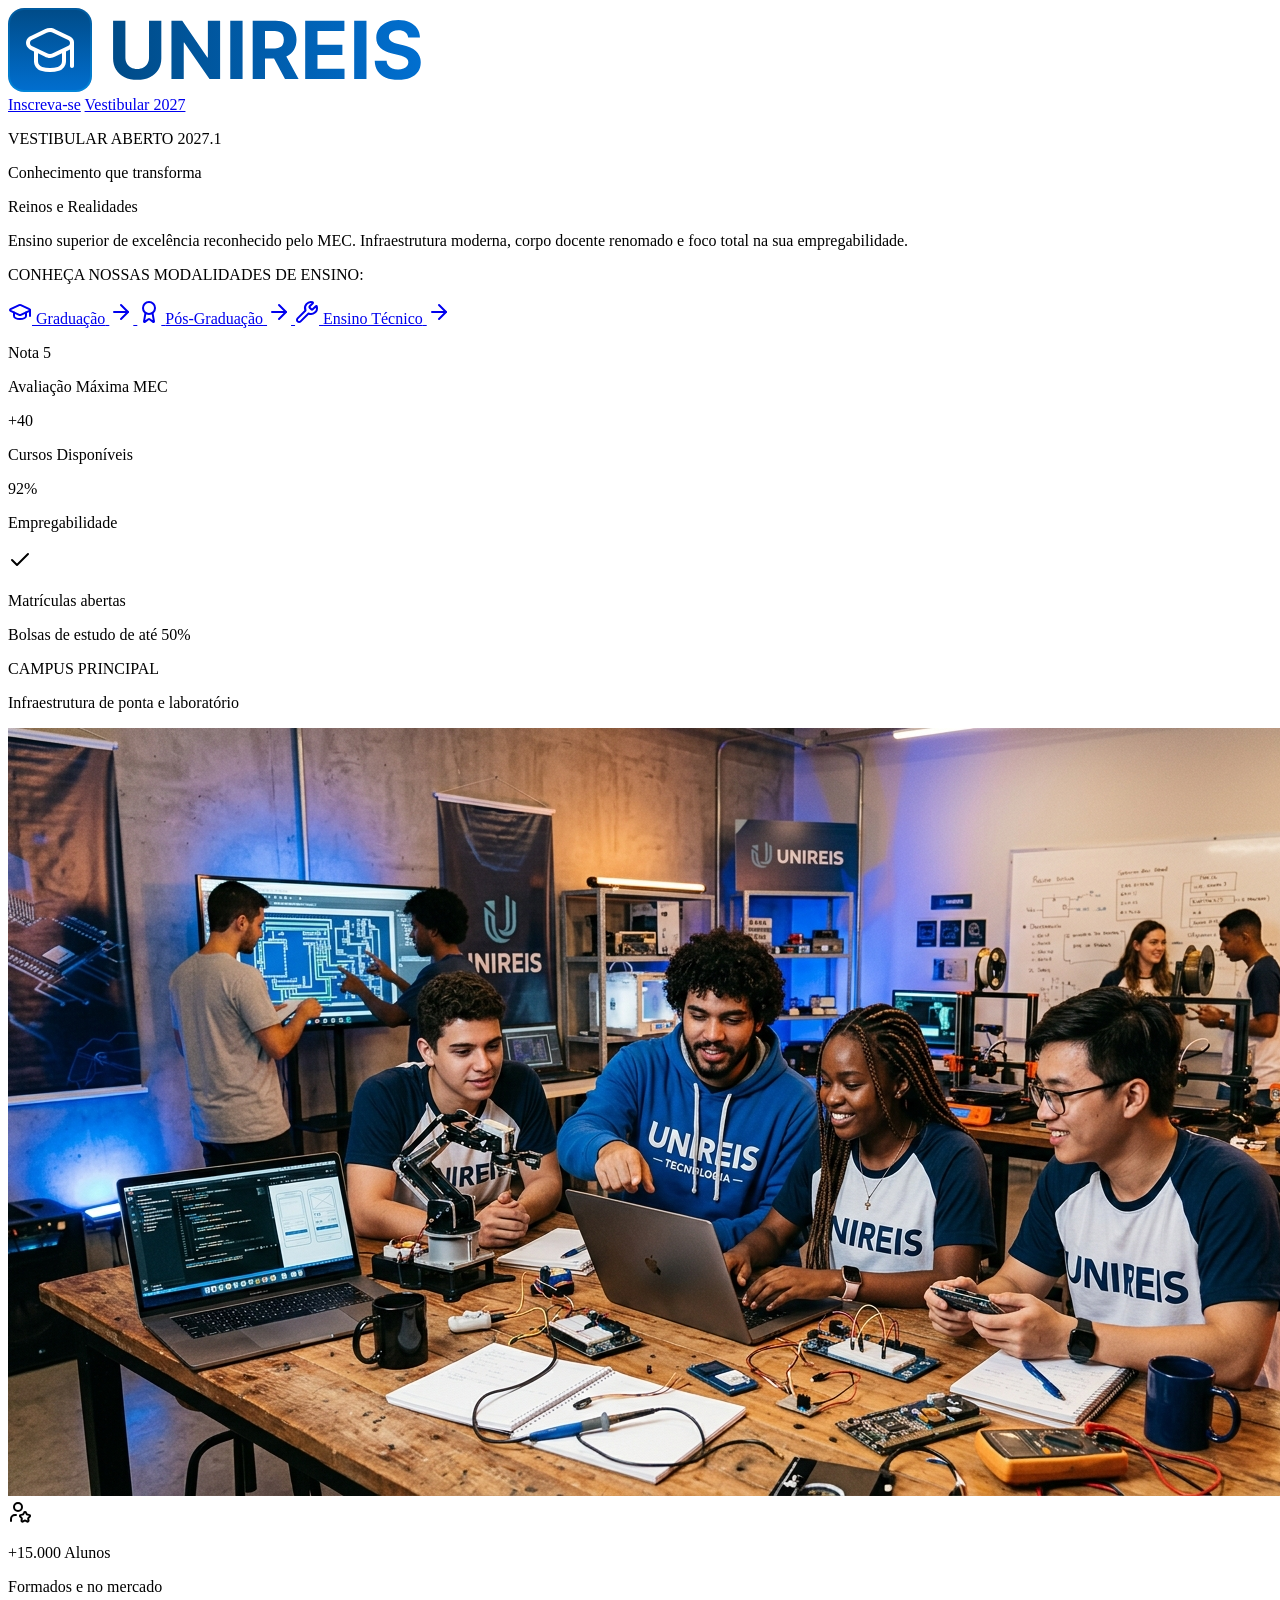
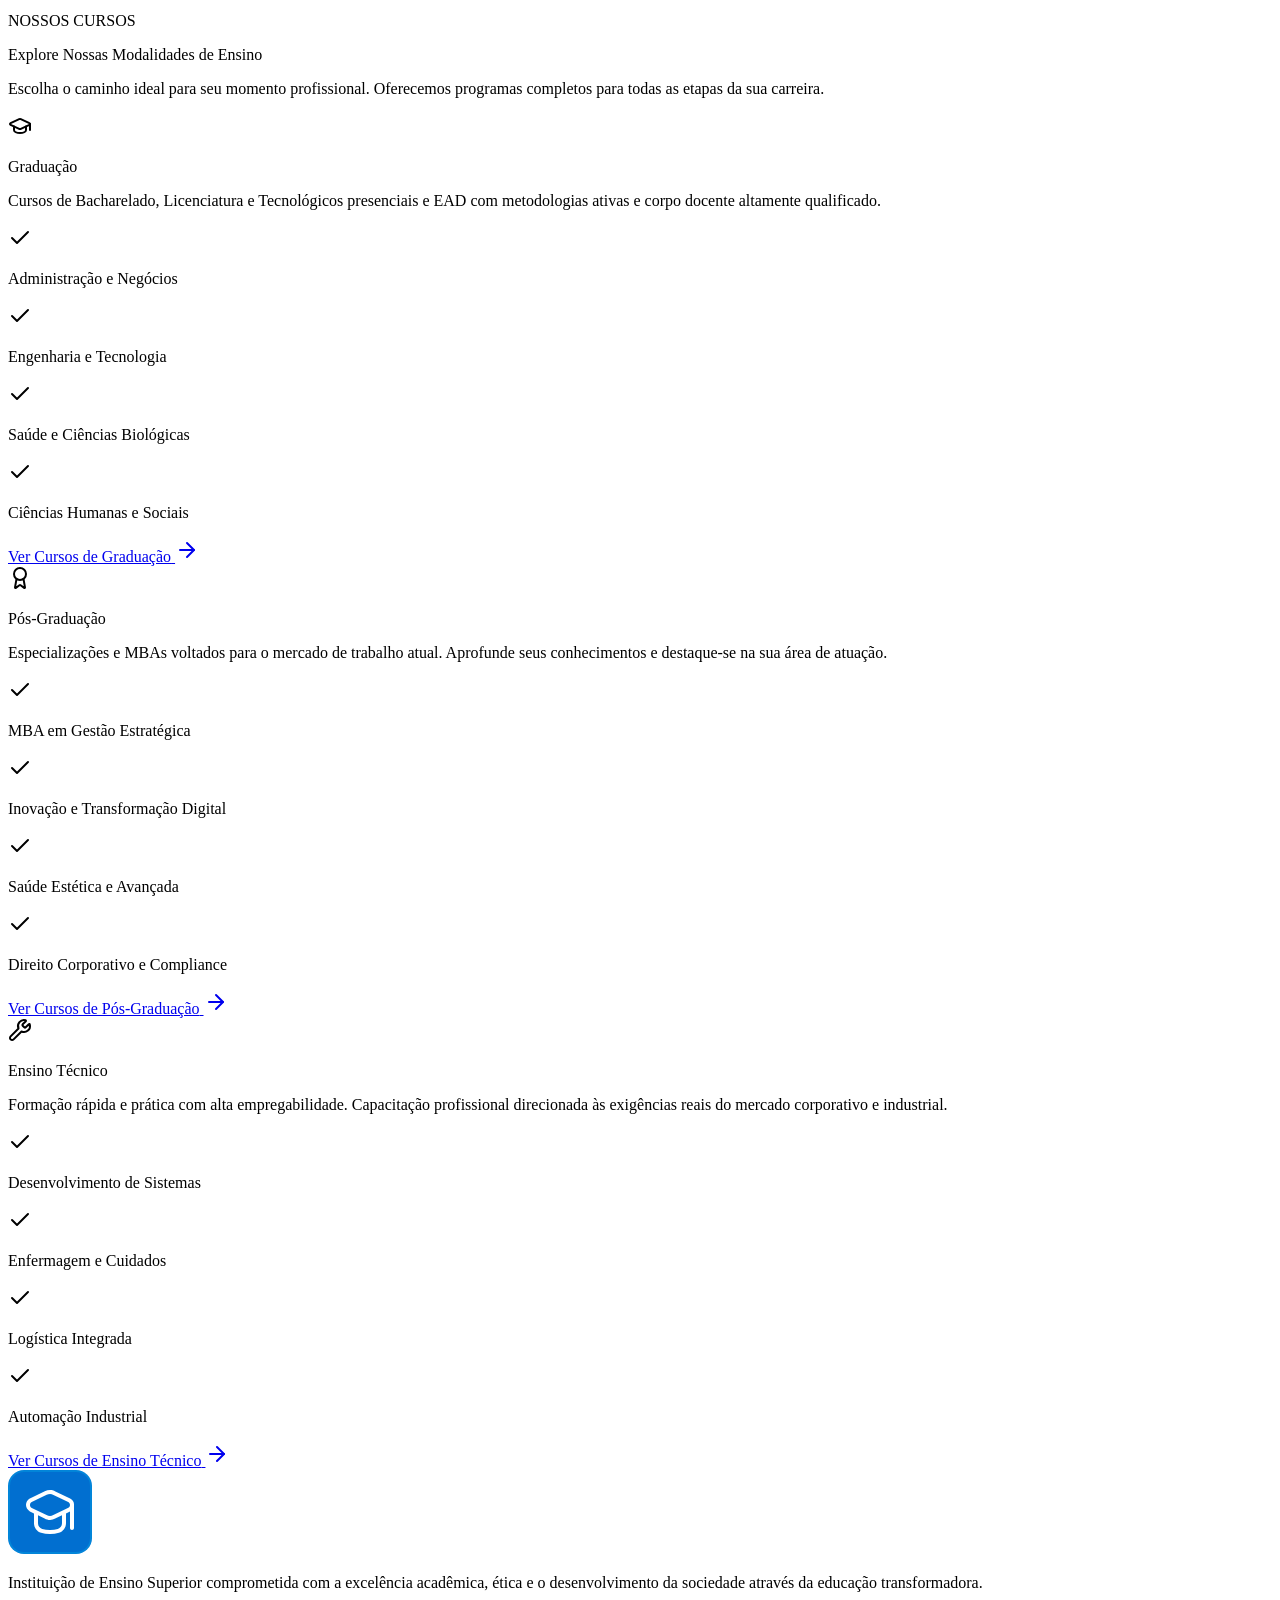
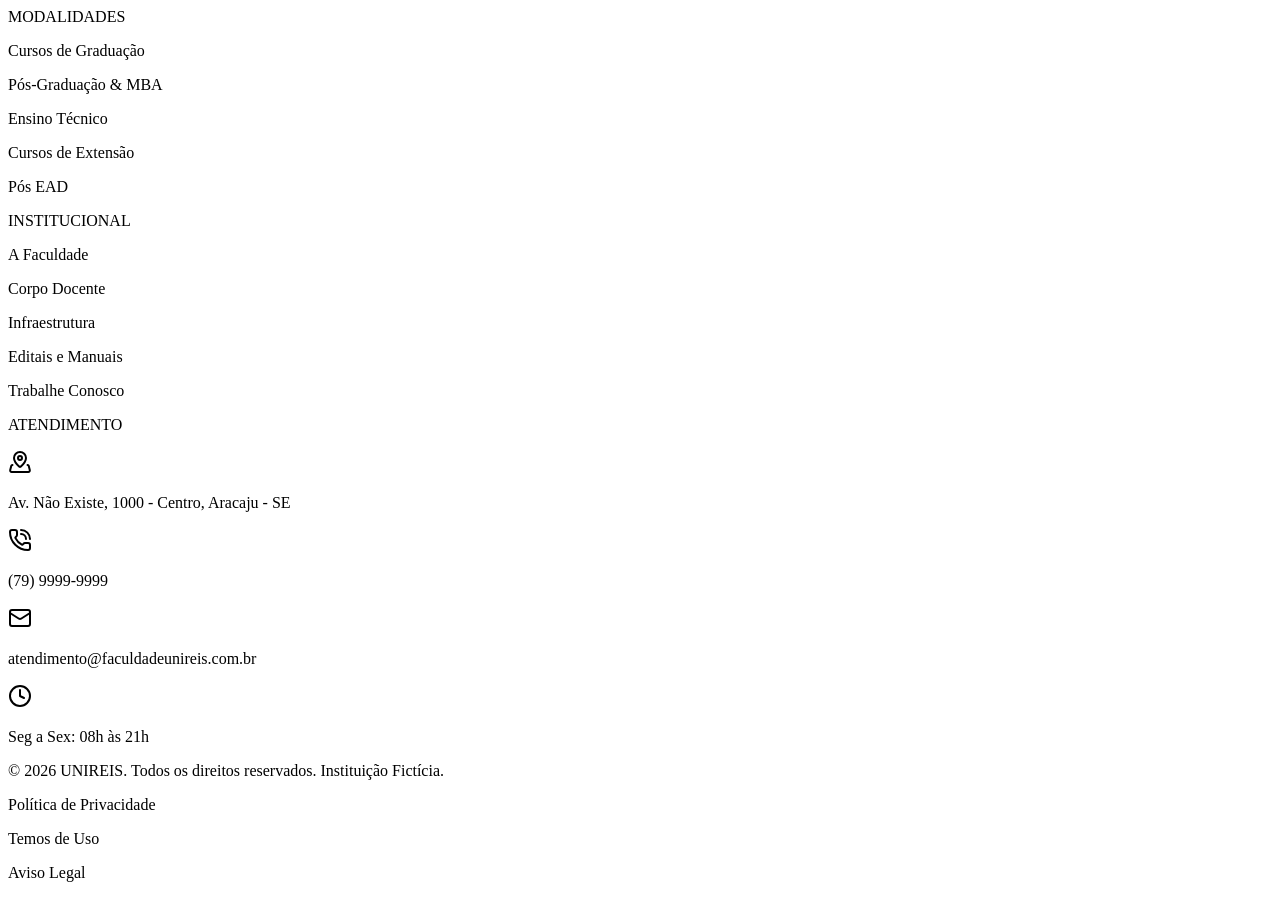
==== commit b5332cbb: "Responsividade para telas menores na página 1" ====
--- a/Pages/index.html
+++ b/Pages/index.html
@@ -29,9 +29,9 @@
         <p class="slogan_span">Reinos e Realidades</p>
       </div>
       <div class="description">
-        <p>Ensino superior de excelência reconhecido pelo MEC. Infraestrutura</p>
-        <p>moderna, corpo docente renomado e foco total na sua</p>
-        <p>empregabilidade.</p>
+        <p>Ensino superior de excelência reconhecido pelo MEC. Infraestrutura
+        moderna, corpo docente renomado e foco total na sua
+        empregabilidade.</p>
       </div>
       <div class="modalities">
         <p class="info">CONHEÇA NOSSAS MODALIDADES DE ENSINO:</p>
